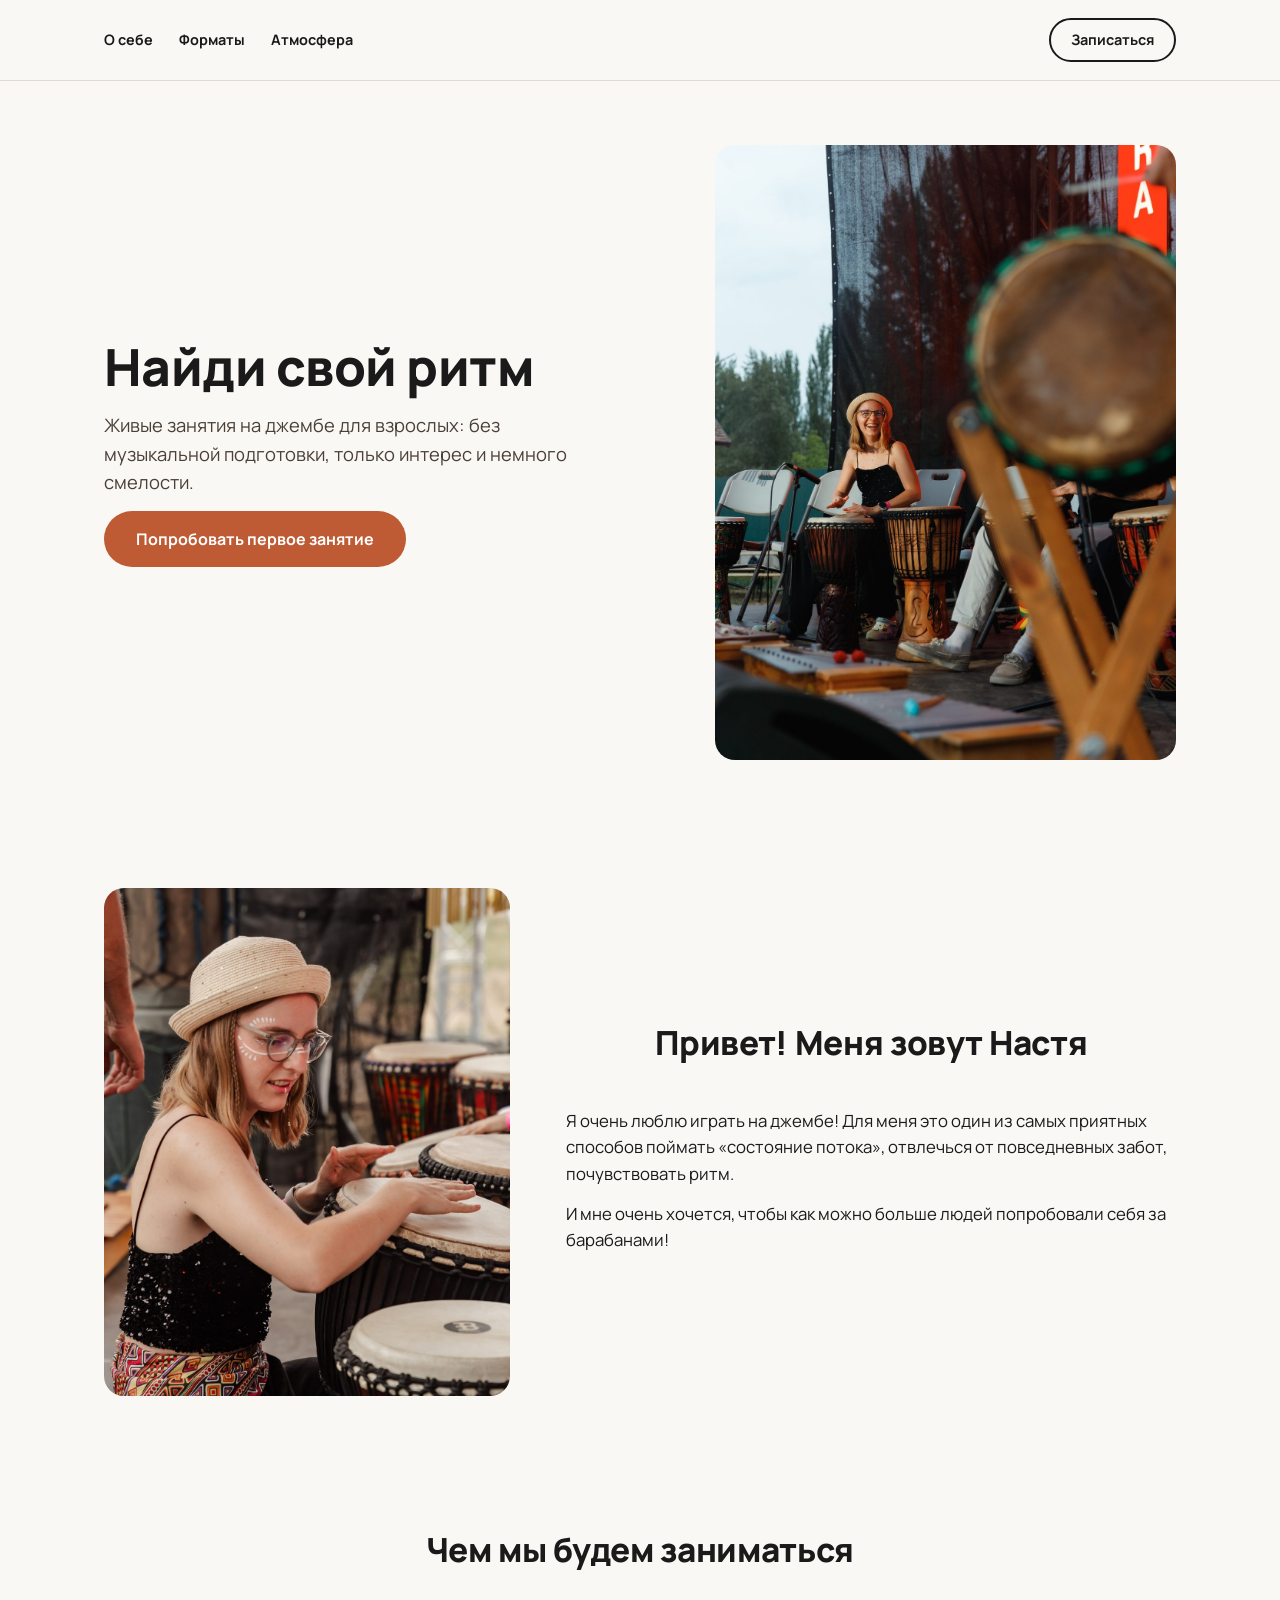
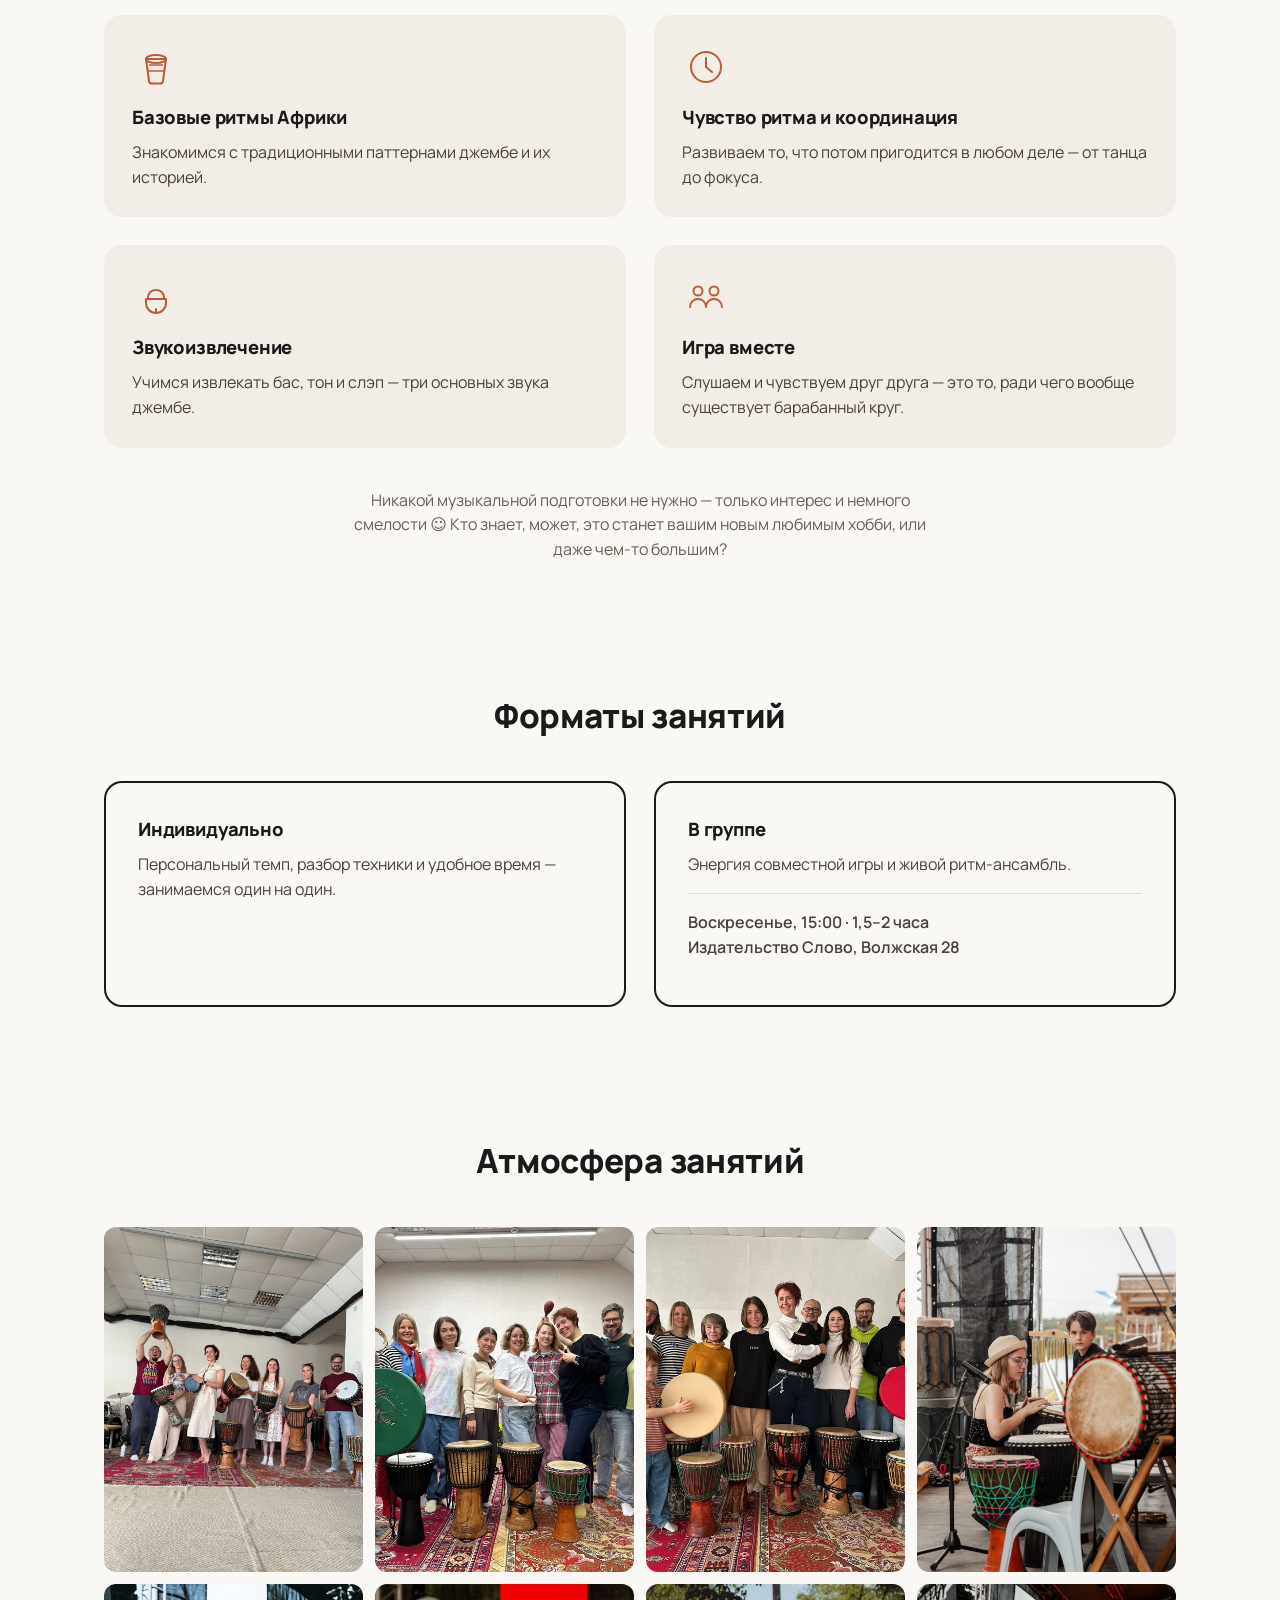
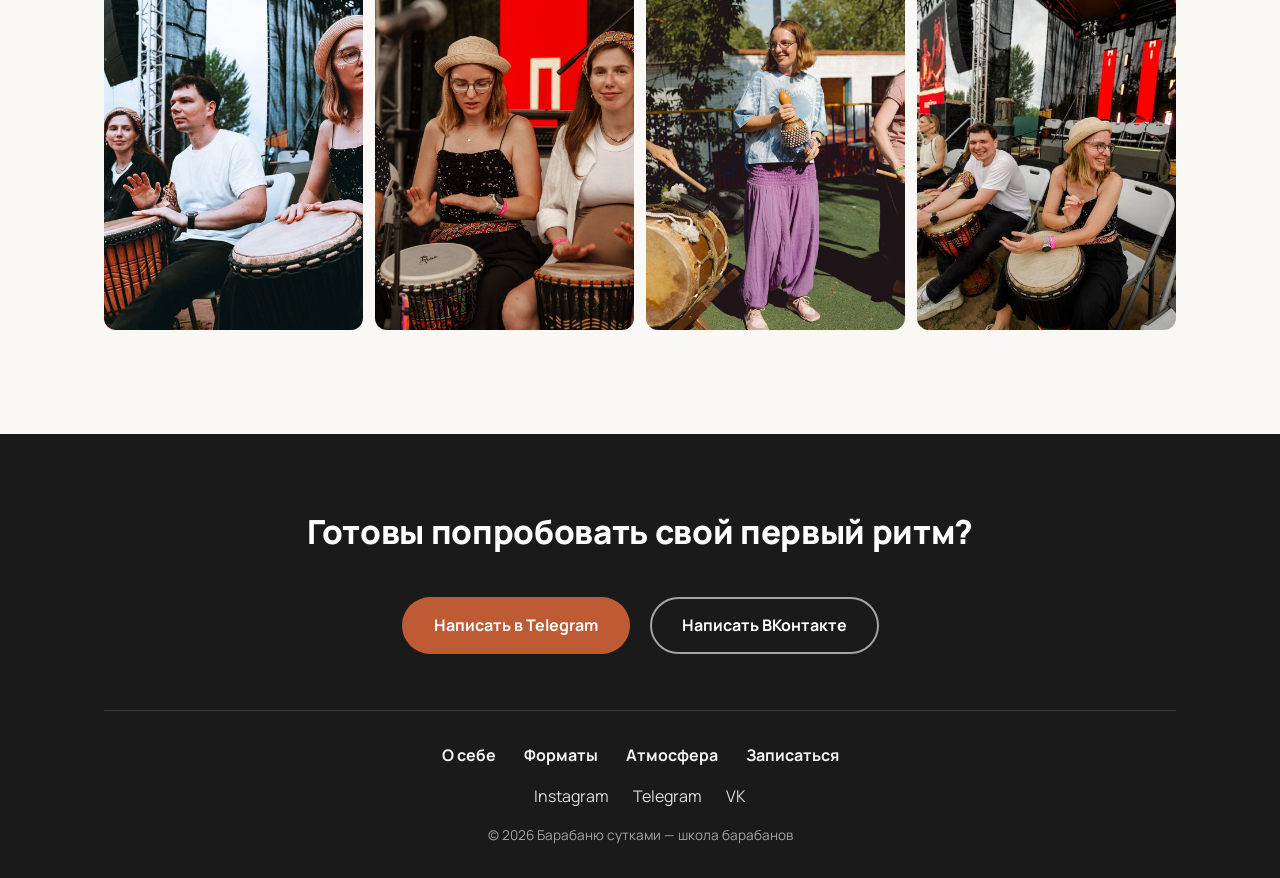
==== index.html @ 251fa042 "Первая версия сайта-визитки школы джембе Одностраничник на чистом HTML/CSS/JS: hero, о преподавателе" ====
<!DOCTYPE html>
<html lang="ru">
<head>
<meta charset="UTF-8">
<meta name="viewport" content="width=device-width, initial-scale=1.0">
<title>Барабаню сутками — школа джембе Насти</title>
<meta name="description" content="Занятия на джембе для взрослых: индивидуально и в группе. Найди свой ритм вместе с Настей.">
<link rel="stylesheet" href="css/style.css">
<link rel="preconnect" href="https://fonts.googleapis.com">
<link rel="preconnect" href="https://fonts.gstatic.com" crossorigin>
<link href="https://fonts.googleapis.com/css2?family=Manrope:wght@400;500;700;800&display=swap" rel="stylesheet">
</head>
<body>

<header class="site-header">
  <div class="container header-inner">
    <nav class="header-nav">
      <a href="#about">О себе</a>
      <a href="#formats">Форматы</a>
      <a href="#gallery">Атмосфера</a>
    </nav>
    <a href="#contacts" class="btn btn-outline btn-small">Записаться</a>
  </div>
</header>

<main>

  <section class="hero container">
    <div class="hero-text">
      <h1>Найди свой ритм</h1>
      <p class="hero-lead">Живые занятия на джембе для взрослых: без музыкальной подготовки, только интерес и немного смелости.</p>
      <a href="#contacts" class="btn btn-primary">Попробовать первое занятие</a>
    </div>
    <div class="hero-media">
      <img src="assets/images/hero.jpg" alt="Настя играет на джембе на фестивале" loading="eager">
    </div>
  </section>

  <section class="about container" id="about">
    <div class="about-media">
      <img src="assets/images/about-portrait.jpg" alt="Портрет Насти" loading="lazy">
    </div>
    <div class="about-text">
      <h2>Привет! Меня зовут Настя</h2>
      <p>Я очень люблю играть на джембе! Для меня это один из самых приятных способов поймать «состояние потока», отвлечься от повседневных забот, почувствовать ритм.</p>
      <p>И мне очень хочется, чтобы как можно больше людей попробовали себя за барабанами!</p>
    </div>
  </section>

  <section class="practice container" id="practice">
    <h2>Чем мы будем заниматься</h2>
    <div class="practice-grid">
      <div class="practice-card">
        <span class="practice-icon" aria-hidden="true">
          <svg viewBox="0 0 48 48" fill="none" xmlns="http://www.w3.org/2000/svg"><path d="M14 16h20l-3 22a3 3 0 0 1-3 2.5H20a3 3 0 0 1-3-2.5L14 16Z" stroke="currentColor" stroke-width="2" stroke-linejoin="round"/><ellipse cx="24" cy="16" rx="10" ry="4" stroke="currentColor" stroke-width="2"/><path d="M17 22h14M16 28h16" stroke="currentColor" stroke-width="1.4"/></svg>
        </span>
        <h3>Базовые ритмы Африки</h3>
        <p>Знакомимся с традиционными паттернами джембе и их историей.</p>
      </div>
      <div class="practice-card">
        <span class="practice-icon" aria-hidden="true">
          <svg viewBox="0 0 48 48" fill="none" xmlns="http://www.w3.org/2000/svg"><circle cx="24" cy="24" r="15" stroke="currentColor" stroke-width="2"/><path d="M24 15v9l6 5" stroke="currentColor" stroke-width="2" stroke-linecap="round" stroke-linejoin="round"/></svg>
        </span>
        <h3>Чувство ритма и координация</h3>
        <p>Развиваем то, что потом пригодится в любом деле — от танца до фокуса.</p>
      </div>
      <div class="practice-card">
        <span class="practice-icon" aria-hidden="true">
          <svg viewBox="0 0 48 48" fill="none" xmlns="http://www.w3.org/2000/svg"><path d="M16 26c0-6 3-9 8-9s8 3 8 9" stroke="currentColor" stroke-width="2" stroke-linecap="round"/><path d="M14 26h20v4a10 10 0 0 1-20 0v-4Z" stroke="currentColor" stroke-width="2" stroke-linejoin="round"/><path d="M24 40v-4" stroke="currentColor" stroke-width="2" stroke-linecap="round"/></svg>
        </span>
        <h3>Звукоизвлечение</h3>
        <p>Учимся извлекать бас, тон и слэп — три основных звука джембе.</p>
      </div>
      <div class="practice-card">
        <span class="practice-icon" aria-hidden="true">
          <svg viewBox="0 0 48 48" fill="none" xmlns="http://www.w3.org/2000/svg"><circle cx="16" cy="18" r="4.5" stroke="currentColor" stroke-width="2"/><circle cx="32" cy="18" r="4.5" stroke="currentColor" stroke-width="2"/><path d="M8 34c0-5 4-8 8-8s8 3 8 8M24 34c0-5 4-8 8-8s8 3 8 8" stroke="currentColor" stroke-width="2" stroke-linecap="round"/></svg>
        </span>
        <h3>Игра вместе</h3>
        <p>Слушаем и чувствуем друг друга — это то, ради чего вообще существует барабанный круг.</p>
      </div>
    </div>
    <p class="practice-note">Никакой музыкальной подготовки не нужно — только интерес и немного смелости ☺️ Кто знает, может, это станет вашим новым любимым хобби, или даже чем-то большим?</p>
  </section>

  <section class="formats container" id="formats">
    <h2>Форматы занятий</h2>
    <div class="formats-grid">
      <div class="format-card">
        <h3>Индивидуально</h3>
        <p>Персональный темп, разбор техники и удобное время — занимаемся один на один.</p>
      </div>
      <div class="format-card">
        <h3>В группе</h3>
        <p>Энергия совместной игры и живой ритм-ансамбль.</p>
        <p class="format-schedule">Воскресенье, 15:00 · 1,5–2 часа<br>Издательство Слово, Волжская 28</p>
      </div>
    </div>
  </section>

  <section class="gallery container" id="gallery">
    <h2>Атмосфера занятий</h2>
    <div class="gallery-grid">
      <button class="gallery-item" data-full="assets/images/gallery-1.jpg"><img src="assets/images/gallery-1.jpg" alt="Групповое занятие на джембе" loading="lazy"></button>
      <button class="gallery-item" data-full="assets/images/gallery-2.jpg"><img src="assets/images/gallery-2.jpg" alt="Занятие с детьми и взрослыми" loading="lazy"></button>
      <button class="gallery-item" data-full="assets/images/gallery-3.jpg"><img src="assets/images/gallery-3.jpg" alt="Семейное занятие на барабанах" loading="lazy"></button>
      <button class="gallery-item" data-full="assets/images/gallery-4.jpg"><img src="assets/images/gallery-4.jpg" alt="Занятие на джембе" loading="lazy"></button>
      <button class="gallery-item" data-full="assets/images/gallery-5.jpg"><img src="assets/images/gallery-5.jpg" alt="Групповая игра на барабанах" loading="lazy"></button>
      <button class="gallery-item" data-full="assets/images/gallery-6.jpg"><img src="assets/images/gallery-6.jpg" alt="Крупный план игры на джембе" loading="lazy"></button>
      <button class="gallery-item" data-full="assets/images/gallery-7.jpg"><img src="assets/images/gallery-7.jpg" alt="Настя с шейкером на занятии" loading="lazy"></button>
      <button class="gallery-item" data-full="assets/images/gallery-8.jpg"><img src="assets/images/gallery-8.jpg" alt="Барабанный круг на фестивале" loading="lazy"></button>
    </div>
  </section>

</main>

<footer class="cta-footer" id="contacts">
  <div class="container">
    <h2>Готовы попробовать свой первый ритм?</h2>
    <div class="contact-buttons">
      <a href="https://t.me/crazzysun" class="btn btn-primary" target="_blank" rel="noopener">Написать в Telegram</a>
      <a href="https://vk.com/crazysun" class="btn btn-primary-outline" target="_blank" rel="noopener">Написать ВКонтакте</a>
    </div>
    <div class="footer-bottom">
      <nav class="footer-nav">
        <a href="#about">О себе</a>
        <a href="#formats">Форматы</a>
        <a href="#gallery">Атмосфера</a>
        <a href="#contacts">Записаться</a>
      </nav>
      <div class="footer-social">
        <a href="https://instagram.com/crazzy.sun" target="_blank" rel="noopener">Instagram</a>
        <a href="https://t.me/crazzysun" target="_blank" rel="noopener">Telegram</a>
        <a href="https://vk.com/crazysun" target="_blank" rel="noopener">VK</a>
      </div>
      <p class="copyright">© 2026 Барабаню сутками — школа барабанов</p>
    </div>
  </div>
</footer>

<div class="lightbox" id="lightbox">
  <button class="lightbox-close" id="lightboxClose" aria-label="Закрыть">&times;</button>
  <img src="" alt="" id="lightboxImg">
</div>

<script src="js/script.js"></script>
</body>
</html>
---- css/style.css ----
:root {
  --ink: #1a1a1a;
  --paper: #faf8f5;
  --paper-alt: #f2ede6;
  --accent: #bf5b34;
  --accent-dark: #a34a28;
  --line: #e2dbd1;
  --max-width: 1120px;
}

* { box-sizing: border-box; }

html { scroll-behavior: smooth; }

body {
  margin: 0;
  font-family: 'Manrope', system-ui, -apple-system, sans-serif;
  color: var(--ink);
  background: var(--paper);
  line-height: 1.55;
}

img { max-width: 100%; display: block; }

.container {
  max-width: var(--max-width);
  margin: 0 auto;
  padding: 0 24px;
}

h1, h2, h3 {
  font-weight: 800;
  letter-spacing: -0.01em;
  margin: 0 0 16px;
}

h1 { font-size: clamp(2rem, 4.2vw, 3.2rem); line-height: 1.12; }
h2 {
  font-size: clamp(1.5rem, 2.6vw, 2.1rem);
  text-align: center;
  margin-bottom: 40px;
}
h3 { font-size: 1.15rem; margin-bottom: 8px; }

p { margin: 0 0 14px; }

a { color: inherit; }

/* Buttons */
.btn {
  display: inline-block;
  padding: 14px 30px;
  border-radius: 999px;
  font-weight: 700;
  text-decoration: none;
  text-align: center;
  border: 2px solid transparent;
  transition: transform 0.15s ease, opacity 0.15s ease;
}
.btn:hover { transform: translateY(-1px); opacity: 0.92; }
.btn-primary { background: var(--accent); color: #fff; }
.btn-primary:hover { background: var(--accent-dark); }
.btn-primary-outline { background: transparent; color: #fff; border-color: rgba(255,255,255,0.6); }
.btn-primary-outline:hover { border-color: #fff; }
.btn-outline { background: transparent; color: var(--ink); border-color: var(--ink); }
.btn-small { padding: 9px 20px; font-size: 0.9rem; }

/* Header */
.site-header {
  padding: 18px 0;
  border-bottom: 1px solid var(--line);
}
.header-inner {
  display: flex;
  align-items: center;
  justify-content: space-between;
  gap: 20px;
}
.header-nav {
  display: flex;
  gap: 26px;
  flex-wrap: wrap;
}
.header-nav a {
  text-decoration: none;
  color: var(--ink);
  font-weight: 700;
  font-size: 0.9rem;
}
.header-nav a:hover { opacity: 0.7; }

/* Hero */
.hero {
  display: grid;
  grid-template-columns: 1.1fr 0.9fr;
  gap: 48px;
  align-items: center;
  padding-top: 64px;
  padding-bottom: 64px;
}
.hero-lead {
  font-size: 1.15rem;
  color: #4a4038;
  max-width: 46ch;
}
.hero-media img {
  width: 100%;
  aspect-ratio: 3 / 4;
  object-fit: cover;
  border-radius: 20px;
}

/* About */
.about {
  display: grid;
  grid-template-columns: 0.8fr 1.2fr;
  gap: 56px;
  align-items: center;
  padding: 64px 24px;
}
.about-media img {
  width: 100%;
  aspect-ratio: 4 / 5;
  object-fit: cover;
  border-radius: 20px;
}
.about-text p { font-size: 1.05rem; }

/* Practice */
.practice { padding: 64px 24px; }
.practice-grid {
  display: grid;
  grid-template-columns: repeat(2, 1fr);
  gap: 28px;
}
.practice-card {
  background: var(--paper-alt);
  border-radius: 18px;
  padding: 28px;
}
.practice-icon {
  display: inline-flex;
  width: 48px;
  height: 48px;
  color: var(--accent);
  margin-bottom: 12px;
}
.practice-card p { color: #4a4038; margin: 0; }
.practice-note {
  text-align: center;
  max-width: 60ch;
  margin: 40px auto 0;
  color: #6b5f54;
}

/* Formats */
.formats { padding: 64px 24px; }
.formats-grid {
  display: grid;
  grid-template-columns: 1fr 1fr;
  gap: 28px;
}
.format-card {
  border: 2px solid var(--ink);
  border-radius: 18px;
  padding: 32px;
}
.format-card p { color: #4a4038; }
.format-schedule {
  margin-top: 16px;
  padding-top: 16px;
  border-top: 1px solid var(--line);
  font-weight: 600;
  color: var(--ink);
}

/* Gallery */
.gallery { padding: 64px 24px; }
.gallery-grid {
  display: grid;
  grid-template-columns: repeat(4, 1fr);
  gap: 12px;
}
.gallery-item {
  border: none;
  padding: 0;
  background: none;
  cursor: pointer;
  border-radius: 12px;
  overflow: hidden;
  aspect-ratio: 3 / 4;
}
.gallery-item img {
  width: 100%;
  height: 100%;
  object-fit: cover;
  transition: transform 0.3s ease;
}
.gallery-item:hover img { transform: scale(1.05); }

/* CTA / Footer */
.cta-footer {
  background: var(--ink);
  color: #fff;
  padding: 72px 24px 32px;
  margin-top: 40px;
}
.cta-footer h2 { color: #fff; }
.contact-buttons {
  display: flex;
  justify-content: center;
  gap: 20px;
  flex-wrap: wrap;
  margin-bottom: 56px;
}
.footer-bottom {
  display: flex;
  flex-direction: column;
  align-items: center;
  gap: 16px;
  padding-top: 32px;
  border-top: 1px solid rgba(255,255,255,0.15);
}
.footer-nav {
  display: flex;
  gap: 28px;
  flex-wrap: wrap;
  justify-content: center;
}
.footer-nav a {
  text-decoration: none;
  font-weight: 700;
  opacity: 0.95;
}
.footer-nav a:hover { text-decoration: underline; }
.footer-social {
  display: flex;
  gap: 24px;
}
.footer-social a { text-decoration: none; opacity: 0.85; }
.footer-social a:hover { opacity: 1; text-decoration: underline; }
.copyright {
  font-size: 0.85rem;
  opacity: 0.6;
  margin: 0;
}

/* Lightbox */
.lightbox {
  display: none;
  position: fixed;
  inset: 0;
  background: rgba(20,16,12,0.92);
  z-index: 100;
  align-items: center;
  justify-content: center;
  padding: 32px;
}
.lightbox.open { display: flex; }
.lightbox img {
  max-width: 100%;
  max-height: 90vh;
  border-radius: 8px;
}
.lightbox-close {
  position: absolute;
  top: 20px;
  right: 28px;
  background: none;
  border: none;
  color: #fff;
  font-size: 2.2rem;
  cursor: pointer;
  line-height: 1;
}

/* Responsive */
@media (max-width: 860px) {
  .header-nav { display: none; }
  .hero { grid-template-columns: 1fr; padding-top: 40px; }
  .hero-media { order: -1; max-width: 380px; margin: 0 auto; }
  .about { grid-template-columns: 1fr; padding: 48px 20px; gap: 32px; }
  .about-media { max-width: 320px; margin: 0 auto; }
  .practice-grid { grid-template-columns: 1fr; }
  .formats-grid { grid-template-columns: 1fr; }
  .gallery-grid { grid-template-columns: repeat(2, 1fr); }
  .contact-buttons { flex-direction: column; align-items: stretch; }
  .contact-buttons .btn { width: 100%; }
}
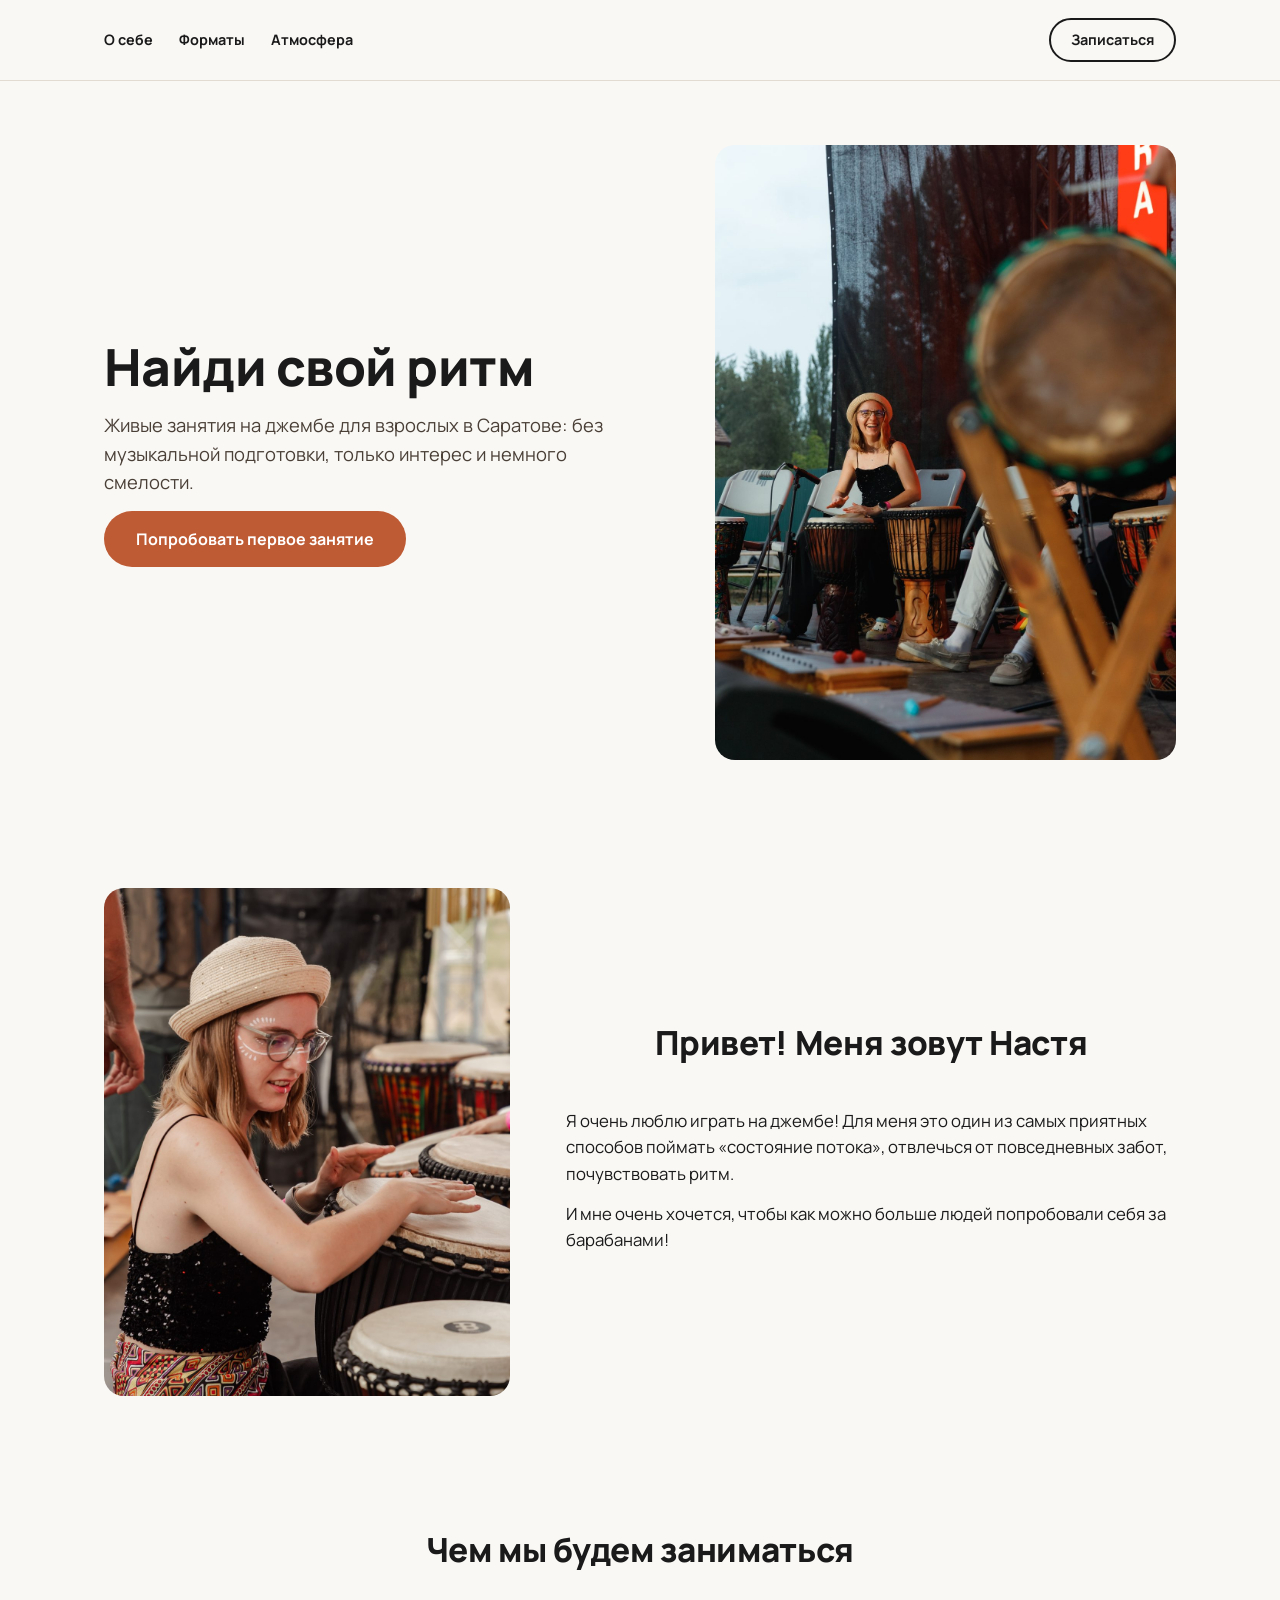
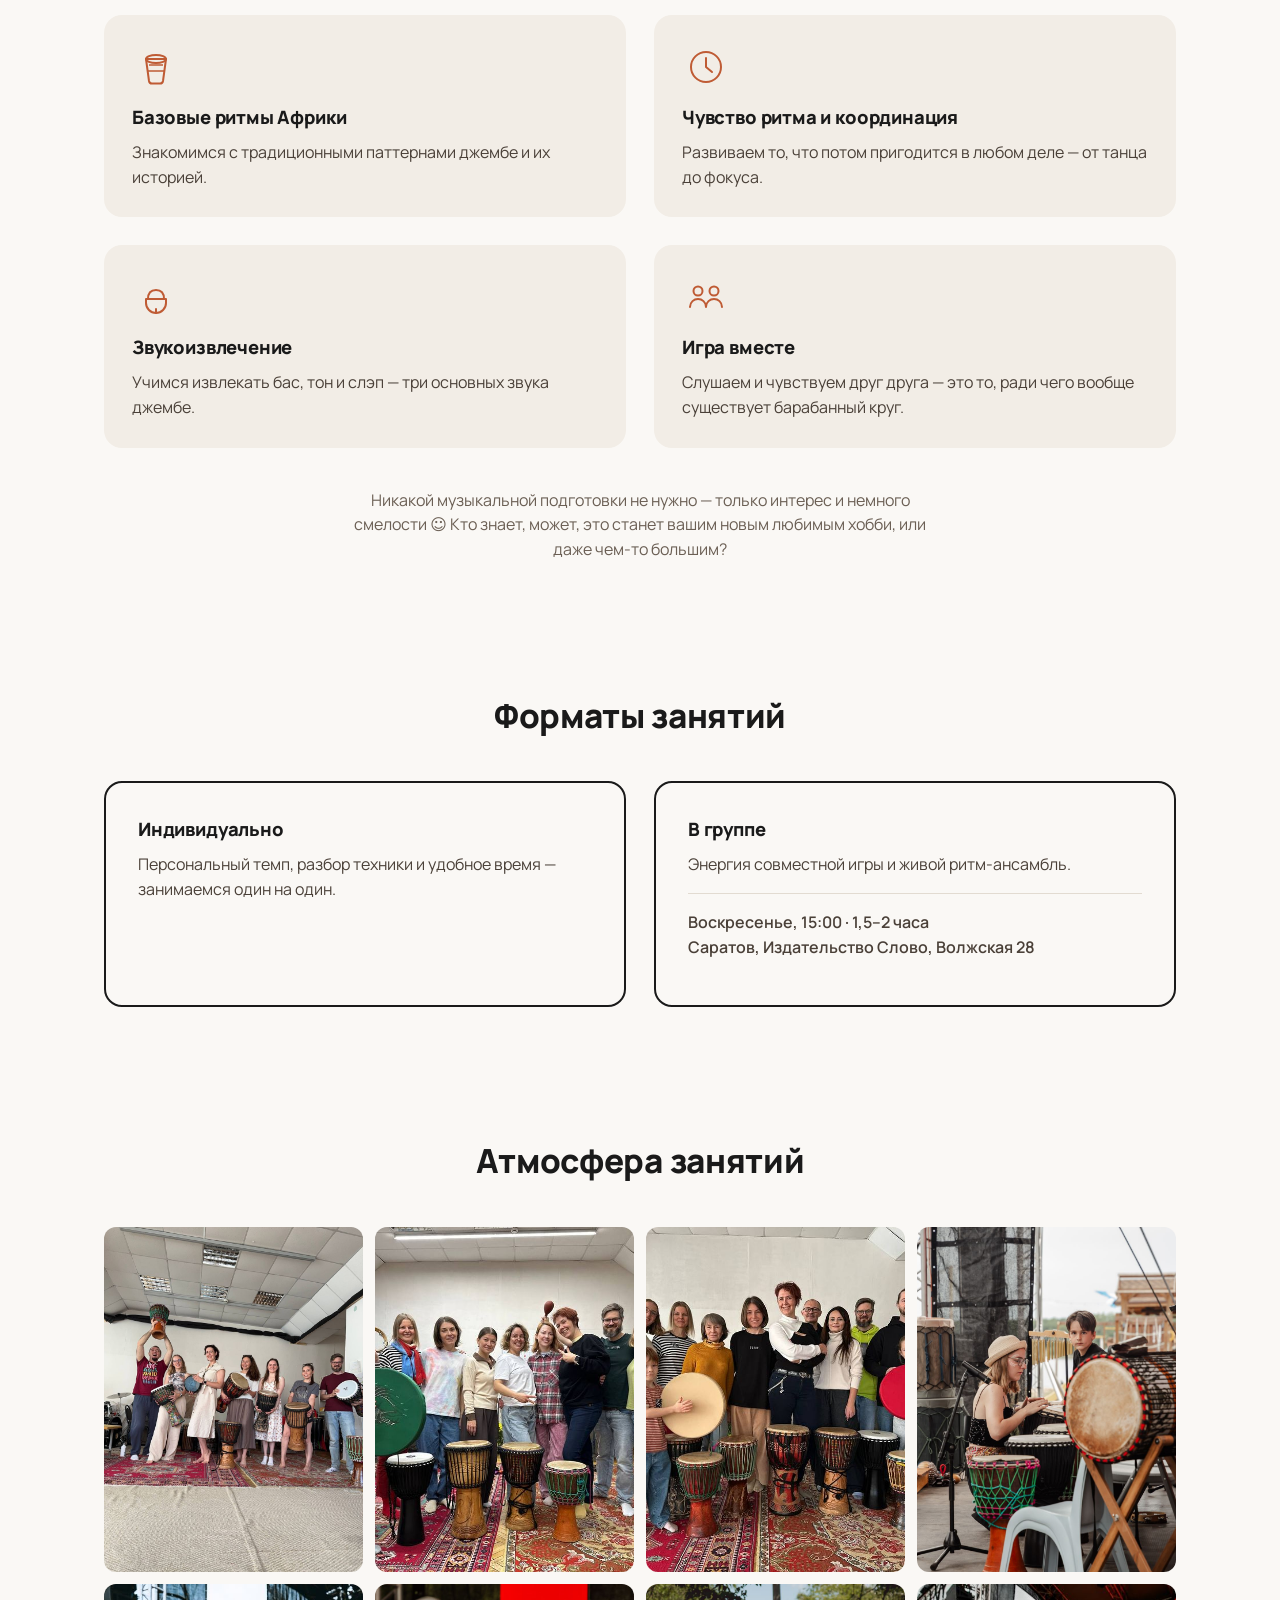
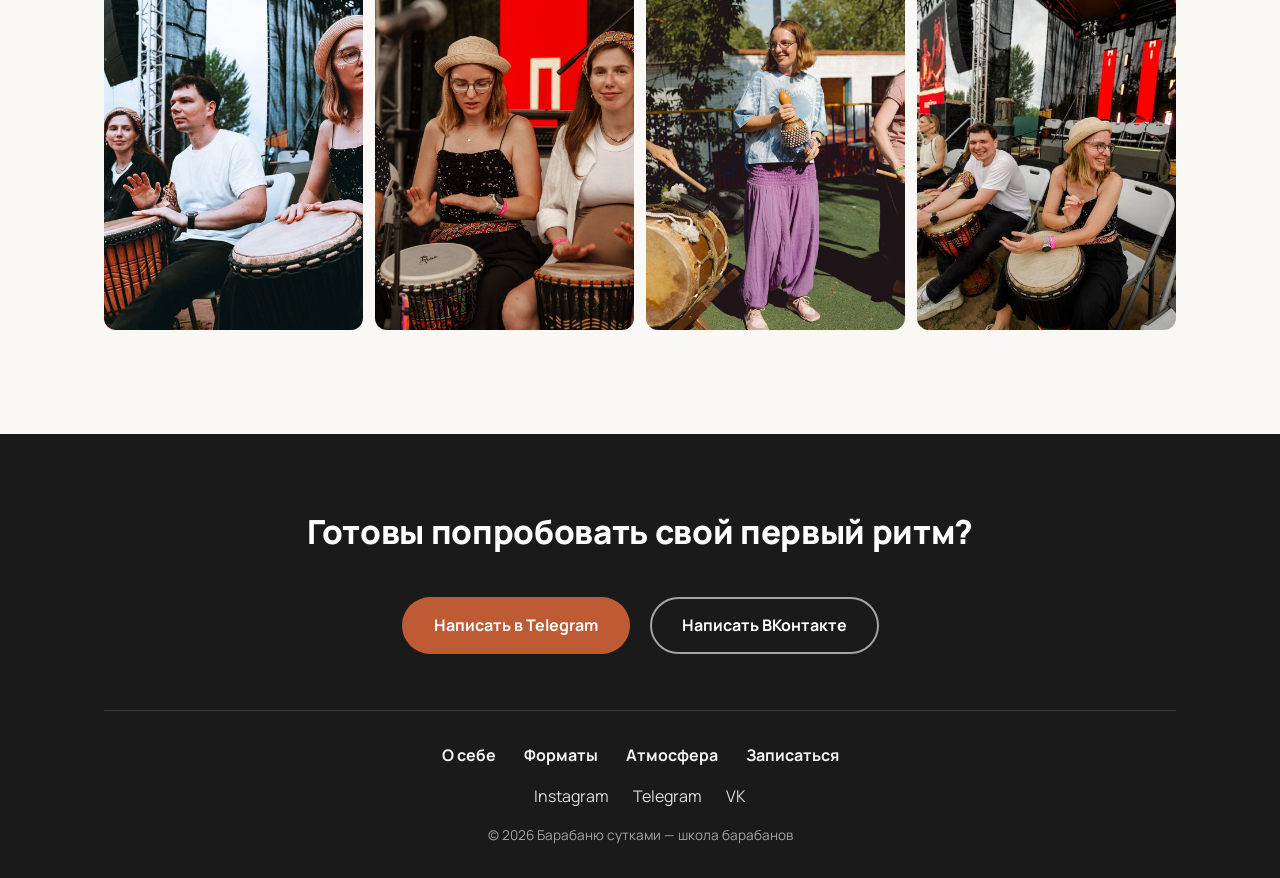
==== commit a668af8a: "SEO: title/description с Саратовом, Schema.org JSON-LD, sitemap, robots.txt, OG-теги Co-Authored-By:" ====
--- a/index.html
+++ b/index.html
@@ -3,12 +3,44 @@
 <head>
 <meta charset="UTF-8">
 <meta name="viewport" content="width=device-width, initial-scale=1.0">
-<title>Барабаню сутками — школа джембе Насти</title>
-<meta name="description" content="Занятия на джембе для взрослых: индивидуально и в группе. Найди свой ритм вместе с Настей.">
+<title>Джембе в Саратове — школа Насти | Барабаню сутками</title>
+<meta name="description" content="Занятия на джембе в Саратове для взрослых: индивидуально и в группе. Без музыкальной подготовки — найди свой ритм вместе с Настей.">
+<meta property="og:type" content="website">
+<meta property="og:title" content="Джембе в Саратове — школа Насти | Барабаню сутками">
+<meta property="og:description" content="Занятия на джембе в Саратове для взрослых: индивидуально и в группе. Без музыкальной подготовки — найди свой ритм вместе с Настей.">
+<meta property="og:url" content="https://crazzysun.github.io/djembe-page/">
+<meta property="og:image" content="https://crazzysun.github.io/djembe-page/assets/images/hero.jpg">
+<meta property="og:locale" content="ru_RU">
 <link rel="stylesheet" href="css/style.css">
 <link rel="preconnect" href="https://fonts.googleapis.com">
 <link rel="preconnect" href="https://fonts.gstatic.com" crossorigin>
 <link href="https://fonts.googleapis.com/css2?family=Manrope:wght@400;500;700;800&display=swap" rel="stylesheet">
+<script type="application/ld+json">
+{
+  "@context": "https://schema.org",
+  "@type": ["LocalBusiness", "EducationalOrganization"],
+  "name": "Барабаню сутками — школа джембе",
+  "description": "Занятия на джембе для взрослых в Саратове: индивидуально и в группе. Без музыкальной подготовки.",
+  "url": "https://crazzysun.github.io/djembe-page/",
+  "address": {
+    "@type": "PostalAddress",
+    "streetAddress": "Волжская, 28",
+    "addressLocality": "Саратов",
+    "addressRegion": "Саратовская область",
+    "addressCountry": "RU"
+  },
+  "geo": {
+    "@type": "GeoCoordinates",
+    "latitude": 51.5333,
+    "longitude": 46.0344
+  },
+  "sameAs": [
+    "https://instagram.com/crazzy.sun",
+    "https://t.me/crazzysun",
+    "https://vk.com/crazysun"
+  ]
+}
+</script>
 </head>
 <body>
 
@@ -28,17 +60,17 @@
   <section class="hero container">
     <div class="hero-text">
       <h1>Найди свой ритм</h1>
-      <p class="hero-lead">Живые занятия на джембе для взрослых: без музыкальной подготовки, только интерес и немного смелости.</p>
+      <p class="hero-lead">Живые занятия на джембе для взрослых в Саратове: без музыкальной подготовки, только интерес и немного смелости.</p>
       <a href="#contacts" class="btn btn-primary">Попробовать первое занятие</a>
     </div>
     <div class="hero-media">
-      <img src="assets/images/hero.jpg" alt="Настя играет на джембе на фестивале" loading="eager">
+      <img src="assets/images/hero.jpg" alt="Настя — преподаватель джембе в Саратове, играет на фестивале" loading="eager">
     </div>
   </section>
 
   <section class="about container" id="about">
     <div class="about-media">
-      <img src="assets/images/about-portrait.jpg" alt="Портрет Насти" loading="lazy">
+      <img src="assets/images/about-portrait.jpg" alt="Настя — преподаватель джембе в Саратове" loading="lazy">
     </div>
     <div class="about-text">
       <h2>Привет! Меня зовут Настя</h2>
@@ -92,7 +124,7 @@
       <div class="format-card">
         <h3>В группе</h3>
         <p>Энергия совместной игры и живой ритм-ансамбль.</p>
-        <p class="format-schedule">Воскресенье, 15:00 · 1,5–2 часа<br>Издательство Слово, Волжская 28</p>
+        <p class="format-schedule">Воскресенье, 15:00 · 1,5–2 часа<br>Саратов, Издательство Слово, Волжская 28</p>
       </div>
     </div>
   </section>
